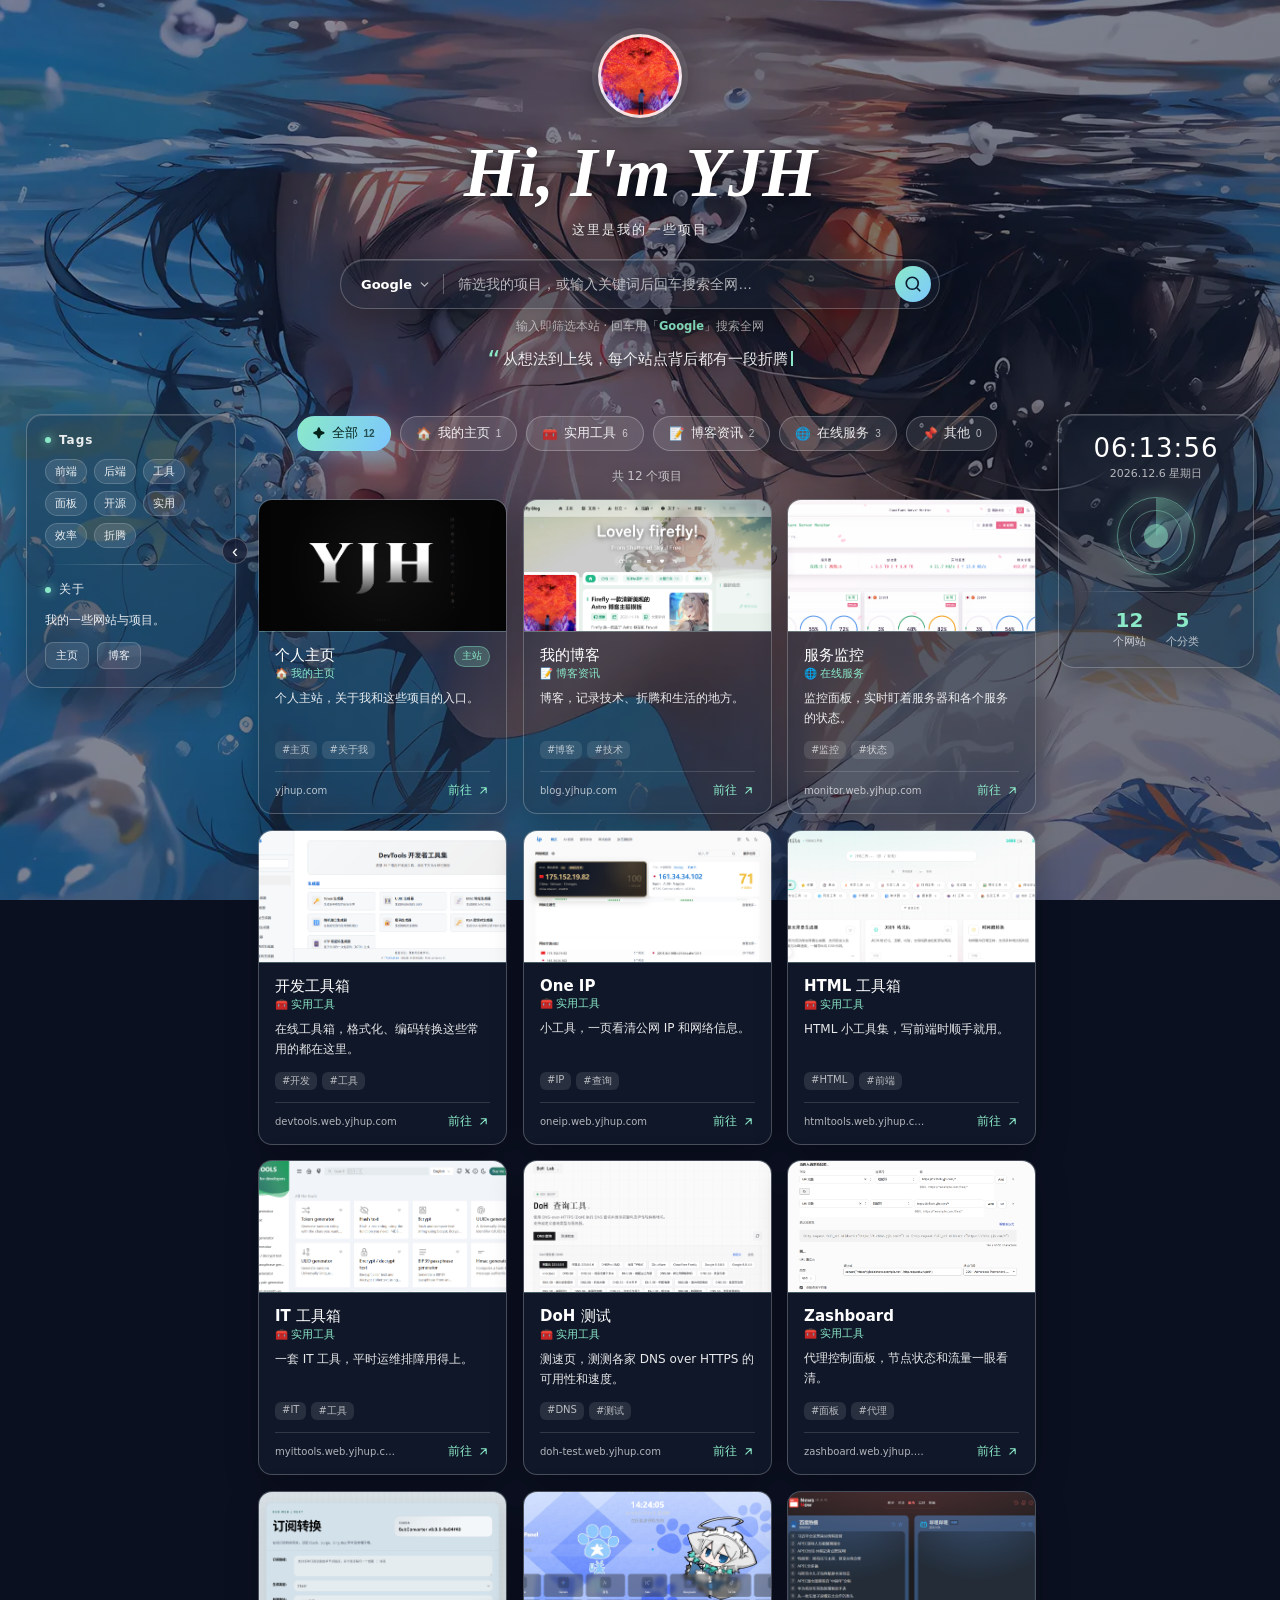
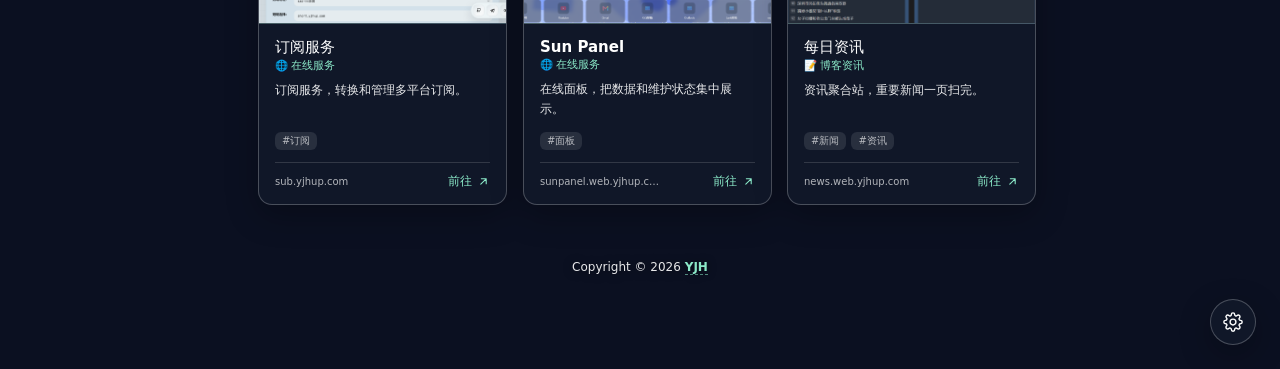
==== index.html @ e90fef19 "初始化个人项目展示站（纯静态，可部署 Cloudflare Pages） - 玻璃拟态风格，参考 leleo 主页，壁纸背景 + 半透明卡片 - 12 个自建项目卡片，封面为本地真实网站截图，新标签页" ====
<!DOCTYPE html>
<html lang="zh-CN">
<head>
  <meta charset="UTF-8" />
  <meta name="viewport" content="width=device-width, initial-scale=1.0" />
  <title>我的网站展示</title>
  <meta name="description" content="我的网站与项目，点开就能看。" />
  <meta name="keywords" content="网站,项目,作品,开发,工具,yjhup" />
  <meta name="theme-color" content="#0b1021" />
  <link rel="icon" href="data:image/svg+xml,%3Csvg xmlns='http://www.w3.org/2000/svg' viewBox='0 0 100 100'%3E%3Ctext y='.9em' font-size='90'%3E🚀%3C/text%3E%3C/svg%3E" />
  <link rel="stylesheet" href="css/style.css" />
</head>
<body>
  <!-- 背景层：默认使用原项目壁纸 assets/wallpaper/ocean-girl.png -->
  <div class="bg-layer" id="bgLayer" aria-hidden="true">
    <div class="bg-image" id="bgImage"></div>
    <div class="bg-tint"></div>
    <div class="bg-overlay"></div>
  </div>

  <!-- 加载态 -->
  <div class="boot" id="boot">
    <div class="boot-spinner"></div>
    <p>正在加载网站清单…</p>
  </div>

  <div class="app" id="app" hidden>
    <!-- 顶部 hero（跨整行） -->
    <header class="topbar">
      <div class="avatar" id="avatar" aria-hidden="true">YJH</div>
      <h1 class="hero-title" id="heroTitle"></h1>
      <p class="hero-subtitle" id="heroSubtitle"></p>

      <!-- 搜索框：前置引擎下拉 + 站内实时筛选 + 回车全网搜索 -->
      <div class="search-wrap glass">
        <div class="engine-box" id="engineBox">
          <button type="button" class="engine-trigger" id="engineTrigger" aria-haspopup="listbox" aria-expanded="false">
            <span id="engineLabel">Google</span>
            <svg viewBox="0 0 24 24" aria-hidden="true"><path d="M6 9l6 6 6-6"/></svg>
          </button>
          <div class="engine-menu glass" id="engineMenu" role="listbox" hidden></div>
        </div>
        <span class="search-divider" aria-hidden="true"></span>
        <input id="searchInput" type="search" placeholder="筛选我的项目，或输入关键词后回车搜索全网…" autocomplete="off" aria-label="搜索项目" />
        <button class="search-go" id="searchGo" title="用所选搜索引擎搜索" aria-label="搜索">
          <svg viewBox="0 0 24 24" aria-hidden="true"><path d="M21 21l-4.3-4.3M19 11a8 8 0 1 1-16 0 8 8 0 0 1 16 0Z"/></svg>
        </button>
      </div>
      <p class="search-hint" id="searchHint"></p>

      <p class="typewriter"><span class="quote-mark">“</span><span id="typeTarget"></span><span class="caret"></span></p>
    </header>

    <!-- 左侧信息面板 -->
    <aside class="side-panel side-left glass" id="leftPanel">
      <div class="panel-label"><span class="dot"></span>Tags</div>
      <div class="tag-cloud" id="tagCloud"></div>
      <div class="panel-divider"></div>
      <div class="panel-label"><span class="dot"></span>关于</div>
      <p class="about-text" id="aboutText"></p>
      <div class="social-row" id="socialRow"></div>
      <button class="panel-collapse" id="collapseLeft" title="收起面板" aria-label="收起面板">‹</button>
    </aside>
    <!-- 收起后出现的恢复入口（始终可见，无需刷新） -->
    <button class="panel-restore" id="restoreLeft" title="展开标签面板" aria-label="展开标签面板" hidden>标签 ›</button>

    <!-- 主体内容 -->
    <main class="content">
      <nav class="categories" id="categories" aria-label="网站分类"></nav>

      <div class="result-meta">
        <span id="resultCount"></span>
        <button class="reset-btn" id="resetBtn" hidden>清除筛选</button>
      </div>

      <section class="grid" id="grid" aria-live="polite"></section>

      <div class="empty" id="empty" hidden>
        <div class="empty-icon">🔍</div>
        <h3>没有找到匹配的项目</h3>
        <p>换个关键词试试，或者点上方按钮直接搜索全网。</p>
        <button class="primary-btn" id="emptyReset">显示全部</button>
      </div>
    </main>

    <!-- 右侧时钟面板 -->
    <aside class="side-panel side-right glass" id="rightPanel">
      <div class="clock" id="clock">00:00:00</div>
      <div class="clock-date" id="clockDate"></div>
      <div class="radar" aria-hidden="true"><span></span><span></span></div>
      <div class="panel-divider"></div>
      <div class="stat-row">
        <div class="stat"><strong id="statSites">0</strong><span>个网站</span></div>
        <div class="stat"><strong id="statCats">0</strong><span>个分类</span></div>
      </div>
    </aside>

    <footer class="footer" id="footer"></footer>

    <!-- 悬浮管理按钮 -->
    <div class="fab-wrap">
      <button class="fab" id="fab" title="管理 / 设置" aria-label="管理与设置">
        <svg viewBox="0 0 24 24" aria-hidden="true"><path d="M12 15.5A3.5 3.5 0 1 0 12 8.5a3.5 3.5 0 0 0 0 7Z"/><path d="M19.4 15a1.7 1.7 0 0 0 .34 1.88l.06.06a2 2 0 1 1-2.83 2.83l-.06-.06a1.7 1.7 0 0 0-1.88-.34 1.7 1.7 0 0 0-1 1.56V21a2 2 0 1 1-4 0v-.09a1.7 1.7 0 0 0-1.1-1.56 1.7 1.7 0 0 0-1.88.34l-.06.06a2 2 0 1 1-2.83-2.83l.06-.06A1.7 1.7 0 0 0 4.6 15a1.7 1.7 0 0 0-1.56-1H3a2 2 0 1 1 0-4h.09A1.7 1.7 0 0 0 4.6 9a1.7 1.7 0 0 0-.34-1.88l-.06-.06a2 2 0 1 1 2.83-2.83l.06.06A1.7 1.7 0 0 0 9 4.6h.09A1.7 1.7 0 0 0 10 3.04V3a2 2 0 1 1 4 0v.09a1.7 1.7 0 0 0 1 1.56 1.7 1.7 0 0 0 1.88-.34l.06-.06a2 2 0 1 1 2.83 2.83l-.06.06A1.7 1.7 0 0 0 19.4 9v.09a1.7 1.7 0 0 0 1.56 1H21a2 2 0 1 1 0 4h-.09a1.7 1.7 0 0 0-1.51 1Z"/></svg>
      </button>
      <div class="fab-menu glass" id="fabMenu" hidden>
        <a id="manageLink" href="#" target="_blank" rel="noopener noreferrer">✏️ 管理网站</a>
        <a href="README.md" target="_blank" rel="noopener noreferrer">📖 部署说明</a>
        <a href="advanced/README.md" target="_blank" rel="noopener noreferrer">⚙️ 进阶：KV 管理</a>
      </div>
    </div>
  </div>

  <script src="data/sites.js"></script>
  <script src="js/app.js"></script>
</body>
</html>
---- css/style.css ----
/* ============================================================
   我的网站展示 — 风格参考 leleo.top
   自然、克制、半透明玻璃卡片；纯静态无外部依赖
   ============================================================ */

:root {
  --accent: #8be9c8;
  --accent2: #7cc7ff;
  --blur: 14px;
  --glass-bg: rgba(28, 38, 58, 0.34);
  --glass-bg-2: rgba(255, 255, 255, 0.10);
  --glass-border: rgba(255, 255, 255, 0.24);
  --text: #ffffff;
  --text-soft: rgba(255, 255, 255, 0.9);
  --text-dim: rgba(255, 255, 255, 0.68);
  --shadow: 0 10px 32px rgba(0, 0, 0, 0.28);
  --radius: 16px;
  --ease: cubic-bezier(0.22, 1, 0.36, 1);
  font-synthesis: none;
}

* { box-sizing: border-box; }
[hidden] { display: none !important; }
html, body { height: 100%; }

body {
  margin: 0;
  min-height: 100vh;
  color: var(--text);
  font-family: "Segoe UI", "PingFang SC", "Hiragino Sans GB", "Microsoft YaHei", system-ui, -apple-system, sans-serif;
  -webkit-font-smoothing: antialiased;
  overflow-x: hidden;
  background: #0b1021;
}
::selection { background: var(--accent); color: #06231b; }

/* ---------- 背景 ---------- */
.bg-layer { position: fixed; inset: 0; z-index: -1; overflow: hidden; background: #0b1021; }
.bg-image {
  position: absolute; inset: 0;
  background-image: url("../assets/wallpaper/ocean-girl.png");
  background-size: cover; background-position: center;
  transform: scale(1.04); filter: saturate(1.05);
}
.bg-tint { position: absolute; inset: 0; background: linear-gradient(135deg, rgba(9,26,66,.34), rgba(6,12,32,.5)); }
.bg-overlay { position: absolute; inset: 0; background: rgba(6,10,26,.18); }

.glass {
  background: var(--glass-bg);
  border: 1px solid var(--glass-border);
  box-shadow: var(--shadow), inset 0 1px 0 rgba(255,255,255,.14);
  -webkit-backdrop-filter: blur(var(--blur)) saturate(150%);
  backdrop-filter: blur(var(--blur)) saturate(150%);
  border-radius: var(--radius);
}

/* ---------- 启动加载 ---------- */
.boot { position: fixed; inset: 0; display: flex; flex-direction: column; align-items: center; justify-content: center; gap: 18px; color: var(--text-soft); z-index: 50; }
.boot-spinner { width: 42px; height: 42px; border-radius: 50%; border: 3px solid rgba(255,255,255,.2); border-top-color: var(--accent); animation: spin .9s linear infinite; }
@keyframes spin { to { transform: rotate(360deg); } }

/* ---------- 主布局 ---------- */
.app {
  max-width: 1320px; margin: 0 auto; padding: 26px 26px 90px;
  display: grid;
  grid-template-columns: 210px minmax(0, 1fr) 196px;
  grid-template-areas: "top top top" "left main right" "foot foot foot";
  align-items: start; gap: 22px;
  animation: rise .7s var(--ease) both;
}
@keyframes rise { from { opacity: 0; transform: translateY(16px); } to { opacity: 1; transform: none; } }

/* ---------- 顶部 ---------- */
.topbar { grid-area: top; text-align: center; padding: 8px 0 14px; }
.avatar {
  width: 84px; height: 84px; margin: 0 auto 14px;
  border-radius: 50%; display: grid; place-items: center;
  font-size: 24px; font-weight: 800; letter-spacing: .04em; color: #0b1c2e;
  background: linear-gradient(145deg, #d8fff0, #a7c8ff);
  border: 3px solid rgba(255,255,255,.85);
  box-shadow: 0 8px 26px rgba(0,0,0,.34), 0 0 0 6px rgba(255,255,255,.1);
}
.hero-title {
  margin: 0; font-size: clamp(2.3rem, 6vw, 4.4rem); font-weight: 800; font-style: italic;
  letter-spacing: -.01em; color: #fff;
  font-family: Georgia, "Times New Roman", "Segoe UI", serif;
  text-shadow: 0 3px 18px rgba(0,0,0,.5), 0 0 2px rgba(0,0,0,.4);
}
.hero-subtitle { margin: 8px 0 20px; font-size: 13px; letter-spacing: .16em; color: var(--text-soft); text-shadow: 0 2px 10px rgba(0,0,0,.6); }

/* 搜索框：引擎下拉 + 输入 + 搜索按钮 */
.search-wrap {
  display: flex; align-items: center; width: min(600px, 100%); margin: 0 auto;
  height: 50px; padding: 0 8px 0 0; border-radius: 999px;
  text-align: left; transition: box-shadow .3s, border-color .3s; position: relative; z-index: 20;
}
.search-wrap:focus-within { border-color: var(--accent); box-shadow: 0 0 0 3px rgba(139,233,200,.16), var(--shadow); }
/* 自定义引擎下拉：与玻璃主题一致，不再用浏览器原生白底弹窗 */
.engine-box { flex: none; align-self: stretch; display: flex; align-items: center; position: relative; }
.engine-trigger {
  border: 0; outline: 0; cursor: pointer; background: transparent; height: 100%;
  display: flex; align-items: center; gap: 6px; padding: 0 12px 0 20px;
  color: var(--text); font-size: 13px; font-weight: 600; font-family: inherit;
}
.engine-trigger svg { width: 13px; height: 13px; fill: none; stroke: var(--text-dim); stroke-width: 2.4; stroke-linecap: round; stroke-linejoin: round; transition: transform .25s; }
.engine-trigger[aria-expanded="true"] svg { transform: rotate(180deg); }
.engine-menu {
  position: absolute; top: calc(100% + 10px); left: 4px; min-width: 128px;
  padding: 6px; border-radius: 12px; z-index: 40;
  background: rgba(20, 30, 48, 0.86); border: 1px solid rgba(255,255,255,.22);
  box-shadow: 0 14px 36px rgba(0,0,0,.4);
  -webkit-backdrop-filter: blur(18px) saturate(150%); backdrop-filter: blur(18px) saturate(150%);
  animation: menuIn .18s var(--ease) both;
}
@keyframes menuIn { from { opacity: 0; transform: translateY(-6px); } to { opacity: 1; transform: none; } }
.engine-option {
  display: block; width: 100%; text-align: left; border: 0; outline: 0; cursor: pointer;
  background: transparent; color: var(--text-soft); font-size: 13px; font-family: inherit;
  padding: 8px 12px; border-radius: 8px; transition: background .18s, color .18s;
}
.engine-option:hover { background: rgba(255,255,255,.12); color: #fff; }
.engine-option.active { color: var(--accent); font-weight: 700; background: rgba(139,233,200,.1); }
.search-divider { width: 1px; height: 20px; background: rgba(255,255,255,.28); flex: none; }
.search-wrap input { flex: 1; min-width: 0; background: none; border: 0; outline: 0; color: var(--text); font-size: 14px; padding: 0 14px; }
.search-wrap input::placeholder { color: var(--text-dim); }
.search-wrap input::-webkit-search-cancel-button { filter: invert(1); opacity: .6; }
.search-go {
  flex: none; width: 36px; height: 36px; border-radius: 50%; border: 0; cursor: pointer;
  display: grid; place-items: center; color: #0b1c2e;
  background: linear-gradient(135deg, var(--accent), var(--accent2)); transition: transform .25s;
}
.search-go:hover { transform: scale(1.08); }
.search-go svg { width: 18px; height: 18px; fill: none; stroke: currentColor; stroke-width: 2.2; stroke-linecap: round; }
.search-hint { margin: 10px 0 0; font-size: 11.5px; color: var(--text-dim); text-shadow: 0 1px 8px rgba(0,0,0,.6); }
.search-hint b { color: var(--accent); font-weight: 700; }

.typewriter { min-height: 26px; margin: 16px 0 2px; font-size: 15px; color: var(--text-soft); text-shadow: 0 2px 10px rgba(0,0,0,.6); }
.quote-mark { font-size: 26px; line-height: 0; color: var(--accent); vertical-align: -6px; margin-right: 2px; }
.caret { display: inline-block; width: 2px; height: 1em; margin-left: 3px; background: var(--accent); vertical-align: -.14em; animation: blink 1s steps(1) infinite; }
@keyframes blink { 50% { opacity: 0; } }

/* ---------- 侧边面板 ---------- */
.side-panel { position: sticky; top: 22px; padding: 18px; z-index: 5; transition: transform .4s var(--ease), opacity .35s; }
.side-left { grid-area: left; }
.side-right { grid-area: right; text-align: center; }
.side-left.collapsed { transform: translateX(-120%); opacity: 0; pointer-events: none; }
.panel-restore {
  grid-column: 1; grid-row: 2; align-self: start; justify-self: start;
  position: sticky; top: 22px; z-index: 6;
  padding: 9px 13px; border-radius: 0 12px 12px 0; cursor: pointer;
  border: 1px solid var(--glass-border); border-left: 0;
  background: var(--glass-bg); -webkit-backdrop-filter: blur(var(--blur)); backdrop-filter: blur(var(--blur));
  color: var(--accent); font-size: 12px; font-weight: 700; box-shadow: var(--shadow);
}
.panel-label { display: flex; align-items: center; gap: 8px; font-size: 12px; font-weight: 600; letter-spacing: .08em; margin-bottom: 12px; color: var(--text-soft); }
.dot { width: 6px; height: 6px; border-radius: 50%; background: var(--accent); box-shadow: 0 0 10px var(--accent); }
.panel-divider { height: 1px; background: linear-gradient(90deg, transparent, var(--glass-border), transparent); margin: 16px 0; }
.tag-cloud { display: flex; flex-wrap: wrap; gap: 7px; }
.tag-chip { font-size: 11px; padding: 4px 9px; border-radius: 999px; background: rgba(255,255,255,.1); border: 1px solid rgba(255,255,255,.18); color: var(--text-soft); cursor: pointer; transition: .25s; }
.tag-chip:hover { background: var(--accent); color: #06231b; transform: translateY(-2px); }
.about-text { margin: 0 0 12px; font-size: 12px; line-height: 1.7; color: var(--text-soft); }
.social-row { display: flex; flex-wrap: wrap; gap: 8px; }
.social-btn { font-size: 11px; padding: 5px 10px; border-radius: 8px; background: rgba(255,255,255,.1); border: 1px solid rgba(255,255,255,.18); color: var(--text-soft); text-decoration: none; transition: .25s; }
.social-btn:hover { background: var(--accent2); color: #04212b; transform: translateY(-2px); }
.panel-collapse { position: absolute; right: -13px; top: 50%; transform: translateY(-50%); width: 26px; height: 26px; border-radius: 50%; border: 1px solid var(--glass-border); background: rgba(20,26,48,.75); color: var(--text); cursor: pointer; font-size: 18px; line-height: 1; display: grid; place-items: center; }

.clock { font-size: 26px; font-weight: 300; letter-spacing: .04em; font-variant-numeric: tabular-nums; }
.clock-date { font-size: 11px; color: var(--text-dim); margin-top: 3px; }
.radar { width: 78px; height: 78px; margin: 16px auto 0; position: relative; border: 1px solid rgba(139,233,200,.5); border-radius: 50%; box-shadow: 0 0 18px rgba(139,233,200,.25), inset 0 0 18px rgba(139,233,200,.15); }
.radar span { position: absolute; border-radius: 50%; border: 1px solid rgba(139,233,200,.4); top: 50%; left: 50%; transform: translate(-50%,-50%); }
.radar span:nth-child(1) { width: 52px; height: 52px; }
.radar span:nth-child(2) { width: 24px; height: 24px; background: rgba(139,233,200,.5); border: 0; }
.radar::after { content: ""; position: absolute; inset: 0; border-radius: 50%; background: conic-gradient(from 0deg, rgba(139,233,200,.35), transparent 25%); animation: spin 3.5s linear infinite; }
.stat-row { display: flex; justify-content: center; gap: 20px; }
.stat { display: flex; flex-direction: column; gap: 2px; }
.stat strong { font-size: 20px; color: var(--accent); font-variant-numeric: tabular-nums; }
.stat span { font-size: 11px; color: var(--text-dim); }

/* ---------- 主体 ---------- */
.content { grid-area: main; min-width: 0; }
.categories { display: flex; flex-wrap: wrap; justify-content: center; gap: 9px; margin: 2px 0 16px; }
.cat-btn { display: inline-flex; align-items: center; gap: 6px; padding: 8px 15px; border-radius: 999px; border: 1px solid var(--glass-border); background: var(--glass-bg-2); color: var(--text-soft); font-size: 12.5px; cursor: pointer; -webkit-backdrop-filter: blur(var(--blur)); backdrop-filter: blur(var(--blur)); transition: all .3s var(--ease); }
.cat-btn:hover { transform: translateY(-2px); border-color: var(--accent); color: #fff; }
.cat-btn.active { background: linear-gradient(120deg, var(--accent), var(--accent2)); color: #06231b; border-color: transparent; font-weight: 700; box-shadow: 0 6px 20px rgba(124,199,255,.28); }
.cat-btn .cat-count { font-size: 10px; opacity: .75; }

.result-meta { display: flex; align-items: center; justify-content: center; gap: 14px; margin: 2px 0 14px; font-size: 12px; color: var(--text-dim); min-height: 18px; text-shadow: 0 1px 8px rgba(0,0,0,.5); }
.reset-btn, .primary-btn { background: rgba(255,255,255,.1); border: 1px solid var(--glass-border); color: var(--text-soft); border-radius: 8px; padding: 5px 12px; font-size: 12px; cursor: pointer; transition: .25s; }
.reset-btn:hover, .primary-btn:hover { background: rgba(255,255,255,.2); color: #fff; }

.grid { display: grid; grid-template-columns: repeat(auto-fill, minmax(228px, 1fr)); gap: 16px; }

/* ---------- 卡片（带封面，参考 leleo 的项目卡片） ---------- */
.card {
  display: flex; flex-direction: column; border-radius: 14px; overflow: hidden;
  background: var(--glass-bg); border: 1px solid var(--glass-border);
  box-shadow: var(--shadow), inset 0 1px 0 rgba(255,255,255,.12);
  -webkit-backdrop-filter: blur(var(--blur)) saturate(145%); backdrop-filter: blur(var(--blur)) saturate(145%);
  text-decoration: none; color: inherit; cursor: pointer;
  animation: cardIn .5s var(--ease) both;
  transition: transform .35s var(--ease), box-shadow .35s;
}
@keyframes cardIn { from { opacity: 0; transform: translateY(12px) scale(.985); } to { opacity: 1; transform: none; } }
.card:hover { transform: translateY(-6px); box-shadow: 0 18px 44px rgba(0,0,0,.36), 0 0 26px rgba(124,199,255,.14); }
.card-cover {
  position: relative; height: 132px; flex: none; display: grid; place-items: center;
  background: linear-gradient(135deg, rgba(139,233,200,.22), rgba(124,199,255,.18));
  border-bottom: 1px solid rgba(255,255,255,.14); overflow: hidden;
}
/* 网站截图铺满封面，从顶部开始显示（通常能看到网站页头） */
.card-screenshot {
  width: 100%; height: 100%; object-fit: cover; object-position: top center;
  display: block; transition: transform .5s var(--ease);
}
.card:hover .card-screenshot { transform: scale(1.04); }
.card-icon { width: 52px; height: 52px; display: grid; place-items: center; font-size: 27px; border-radius: 14px; background: rgba(255,255,255,.14); border: 1px solid rgba(255,255,255,.24); overflow: hidden; }
.card-body { padding: 14px 16px 14px; display: flex; flex-direction: column; flex: 1; }
.card-head { display: flex; align-items: flex-start; gap: 8px; margin-bottom: 8px; }
.card-title { margin: 0 0 2px; font-size: 15px; font-weight: 700; }
.card-cat { font-size: 10.5px; color: var(--accent); }
.badge { margin-left: auto; flex: none; font-size: 9.5px; padding: 3px 7px; border-radius: 999px; background: rgba(139,233,200,.22); color: var(--accent); border: 1px solid rgba(139,233,200,.4); font-weight: 700; }
.card-desc { margin: 0 0 12px; font-size: 12px; line-height: 1.65; color: var(--text-soft); display: -webkit-box; -webkit-line-clamp: 2; -webkit-box-orient: vertical; overflow: hidden; }
.card-tags { display: flex; flex-wrap: wrap; gap: 5px; margin-top: auto; margin-bottom: 12px; }
.card-tag { font-size: 10px; padding: 2px 7px; border-radius: 6px; background: rgba(255,255,255,.1); color: var(--text-dim); }
.card-foot { display: flex; align-items: center; justify-content: space-between; padding-top: 10px; border-top: 1px solid rgba(255,255,255,.14); }
.visit-btn { display: inline-flex; align-items: center; gap: 5px; font-size: 12px; font-weight: 600; color: var(--accent); }
.visit-btn svg { width: 13px; height: 13px; fill: none; stroke: currentColor; stroke-width: 2; stroke-linecap: round; stroke-linejoin: round; transition: transform .3s; }
.card:hover .visit-btn svg { transform: translate(3px, -3px); }
.card-host { font-size: 10px; color: var(--text-dim); max-width: 58%; overflow: hidden; text-overflow: ellipsis; white-space: nowrap; }

/* ---------- 空状态 / 页脚 ---------- */
.empty { text-align: center; padding: 60px 20px; color: var(--text-soft); }
.empty-icon { font-size: 40px; margin-bottom: 10px; }
.empty h3 { margin: 0 0 6px; }
.empty p { margin: 0 0 18px; font-size: 13px; color: var(--text-dim); }
.primary-btn { padding: 8px 18px; border-color: var(--accent); color: var(--accent); }
.footer { grid-area: foot; margin-top: 30px; text-align: center; font-size: 12px; color: var(--text-soft); line-height: 1.9; text-shadow: 0 1px 8px rgba(0,0,0,.6); }
.footer-name { color: var(--accent); font-weight: 700; text-decoration: none; border-bottom: 1px dashed rgba(139,233,200,.6); }
.footer-name:hover { color: #fff; border-bottom-color: #fff; }

/* ---------- 悬浮管理按钮 ---------- */
.fab-wrap { position: fixed; right: 24px; bottom: 24px; z-index: 30; }
.fab { width: 46px; height: 46px; border-radius: 50%; border: 1px solid var(--glass-border); background: var(--glass-bg); -webkit-backdrop-filter: blur(var(--blur)); backdrop-filter: blur(var(--blur)); color: #fff; cursor: pointer; display: grid; place-items: center; box-shadow: var(--shadow); transition: transform .3s, background .3s; }
.fab:hover { transform: rotate(45deg); background: rgba(255,255,255,.24); }
.fab svg { width: 20px; height: 20px; fill: none; stroke: currentColor; stroke-width: 1.7; stroke-linecap: round; stroke-linejoin: round; }
.fab-menu { position: absolute; right: 0; bottom: 56px; width: 176px; padding: 8px; display: flex; flex-direction: column; gap: 4px; }
.fab-menu a { padding: 9px 11px; border-radius: 10px; font-size: 13px; color: var(--text-soft); text-decoration: none; transition: .2s; }
.fab-menu a:hover { background: rgba(255,255,255,.16); color: #fff; }

/* ---------- 响应式 ---------- */
@media (max-width: 1120px) {
  .app {
    grid-template-columns: minmax(0, 1fr) 190px;
    grid-template-areas: "top top" "main right" "left left" "foot foot";
  }
  .side-left, .panel-restore { position: static; }
}
@media (max-width: 760px) {
  .app {
    grid-template-columns: 1fr;
    grid-template-areas: "top" "right" "main" "left" "foot";
    padding: 16px 14px 90px; gap: 18px;
  }
  .side-panel, .panel-restore { position: static; }
  .avatar { width: 72px; height: 72px; font-size: 20px; }
  .search-wrap { height: 46px; }
  .engine-trigger { padding-left: 14px; padding-right: 10px; font-size: 12px; }
  .search-wrap input { font-size: 13px; padding: 0 10px; }
  .grid { grid-template-columns: 1fr; gap: 14px; }
  .cat-btn { padding: 7px 12px; font-size: 12px; }
  .fab-wrap { right: 16px; bottom: 16px; }
  .panel-collapse { display: none; }
}

@media (prefers-reduced-motion: reduce) {
  *, *::before, *::after { animation-duration: .01ms !important; animation-iteration-count: 1 !important; transition-duration: .01ms !important; }
}
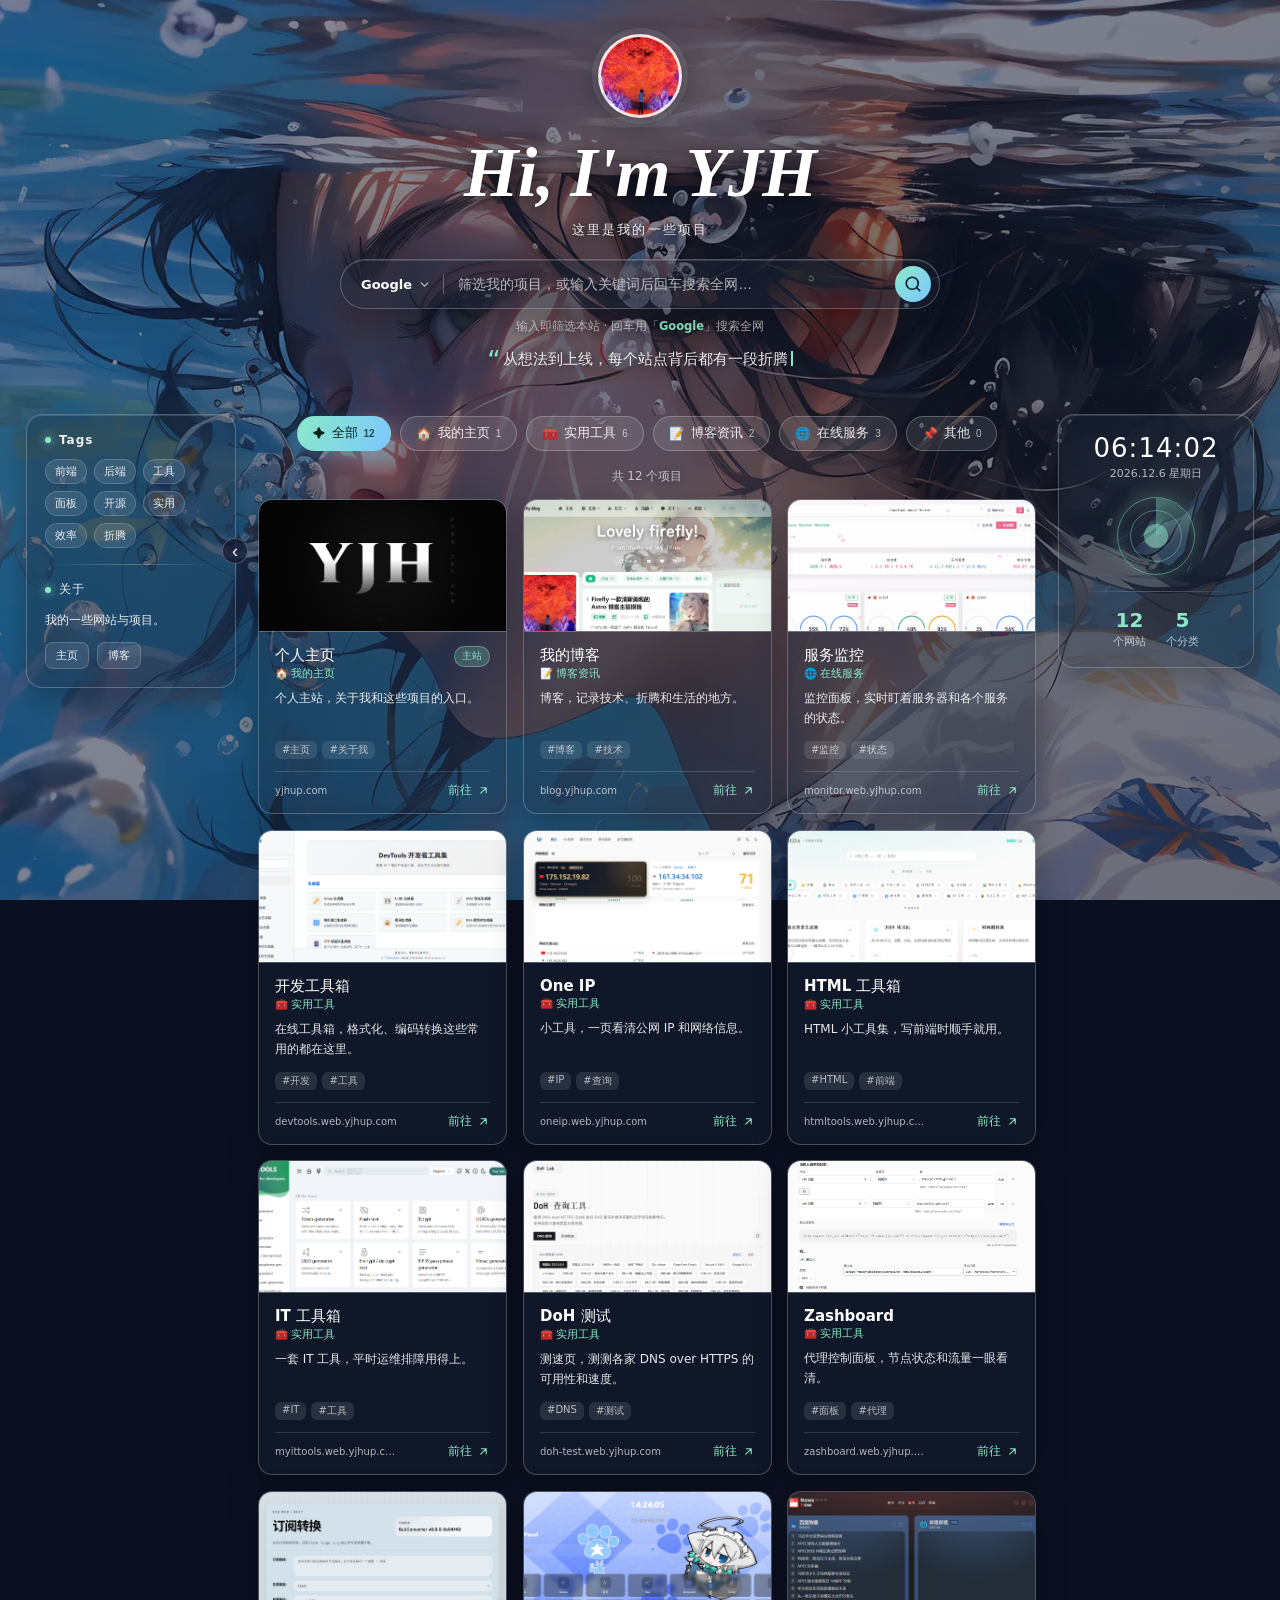
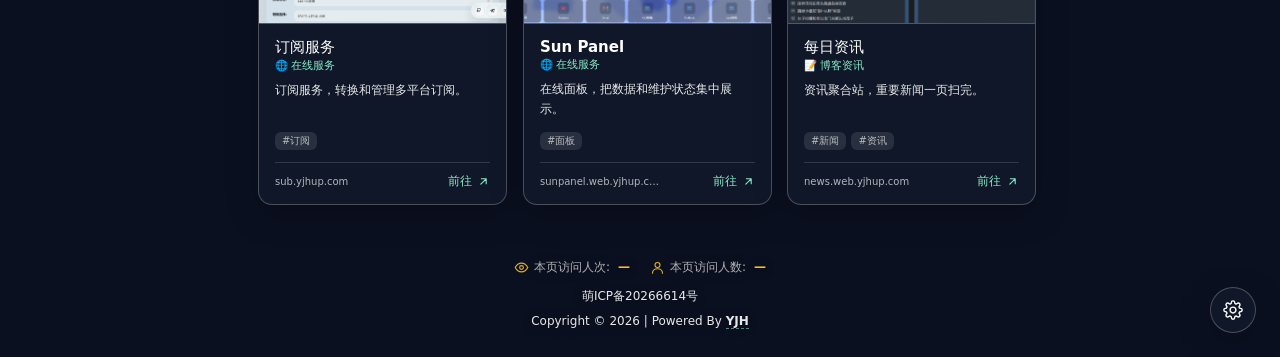
==== commit 805c1812: "update" ====
--- a/index.html
+++ b/index.html
@@ -95,7 +95,23 @@
       </div>
     </aside>
 
-    <footer class="footer" id="footer"></footer>
+    <footer class="footer" id="footer">
+      <!-- 访问统计（与 sunpanel 项目相同后端，脚本见页面底部） -->
+      <div class="visit-stats">
+        <span class="stat-item">
+          <svg viewBox="0 0 24 24" aria-hidden="true"><path d="M2 12s3.5-7 10-7 10 7 10 7-3.5 7-10 7-10-7-10-7Z"/><circle cx="12" cy="12" r="3"/></svg>
+          本页访问人次:<span id="page_pv" class="stat-num">—</span>
+        </span>
+        <span class="stat-item">
+          <svg viewBox="0 0 24 24" aria-hidden="true"><circle cx="12" cy="8" r="4"/><path d="M4 21c0-4 3.6-7 8-7s8 3 8 7"/></svg>
+          本页访问人数:<span id="page_uv" class="stat-num">—</span>
+        </span>
+      </div>
+      <div class="copyright" id="copyright">
+        <div><a href="https://icp.gov.moe/?keyword=20266614" target="_blank" rel="noopener noreferrer">萌ICP备20266614号</a></div>
+        <div>Copyright © 2026 | Powered By <a href="https://yjhup.com" target="_blank" rel="noopener noreferrer">YJH</a></div>
+      </div>
+    </footer>
 
     <!-- 悬浮管理按钮 -->
     <div class="fab-wrap">
@@ -110,6 +126,9 @@
     </div>
   </div>
 
+  <!-- 访问统计：与 sunpanel 使用同一后端（WebViso），自动填充 #page_pv / #page_uv -->
+  <script defer src="//stats.web.yjhup.com/js/index.min.js"></script>
+
   <script src="data/sites.js"></script>
   <script src="js/app.js"></script>
 </body>
--- a/css/style.css
+++ b/css/style.css
@@ -61,7 +61,7 @@
 
 /* ---------- 主布局 ---------- */
 .app {
-  max-width: 1320px; margin: 0 auto; padding: 26px 26px 90px;
+  max-width: 1320px; margin: 0 auto; padding: 26px 26px 24px;
   display: grid;
   grid-template-columns: 210px minmax(0, 1fr) 196px;
   grid-template-areas: "top top top" "left main right" "foot foot foot";
@@ -235,6 +235,14 @@
 .empty p { margin: 0 0 18px; font-size: 13px; color: var(--text-dim); }
 .primary-btn { padding: 8px 18px; border-color: var(--accent); color: var(--accent); }
 .footer { grid-area: foot; margin-top: 30px; text-align: center; font-size: 12px; color: var(--text-soft); line-height: 1.9; text-shadow: 0 1px 8px rgba(0,0,0,.6); }
+/* 访问统计（与 sunpanel 同款，配色适配本站） */
+.visit-stats { display: flex; flex-wrap: wrap; align-items: center; justify-content: center; gap: 6px 20px; margin-bottom: 6px; font-size: 12px; color: var(--text-dim); }
+.stat-item { display: inline-flex; align-items: center; gap: 5px; white-space: nowrap; }
+.stat-item svg { width: 15px; height: 15px; fill: none; stroke: #fbbf24; stroke-width: 1.8; stroke-linecap: round; stroke-linejoin: round; opacity: .9; }
+.stat-num { color: #fbbf24; font-weight: 700; font-variant-numeric: tabular-nums; margin-left: 3px; }
+.copyright { display: inline-flex; flex-direction: column; align-items: center; gap: 2px; }
+.copyright a { color: var(--text-soft); text-decoration: none; transition: color .2s; }
+.copyright a:hover { color: var(--accent); }
 .footer-name { color: var(--accent); font-weight: 700; text-decoration: none; border-bottom: 1px dashed rgba(139,233,200,.6); }
 .footer-name:hover { color: #fff; border-bottom-color: #fff; }
 
@@ -259,7 +267,7 @@
   .app {
     grid-template-columns: 1fr;
     grid-template-areas: "top" "right" "main" "left" "foot";
-    padding: 16px 14px 90px; gap: 18px;
+    padding: 16px 14px 16px; gap: 18px;
   }
   .side-panel, .panel-restore { position: static; }
   .avatar { width: 72px; height: 72px; font-size: 20px; }
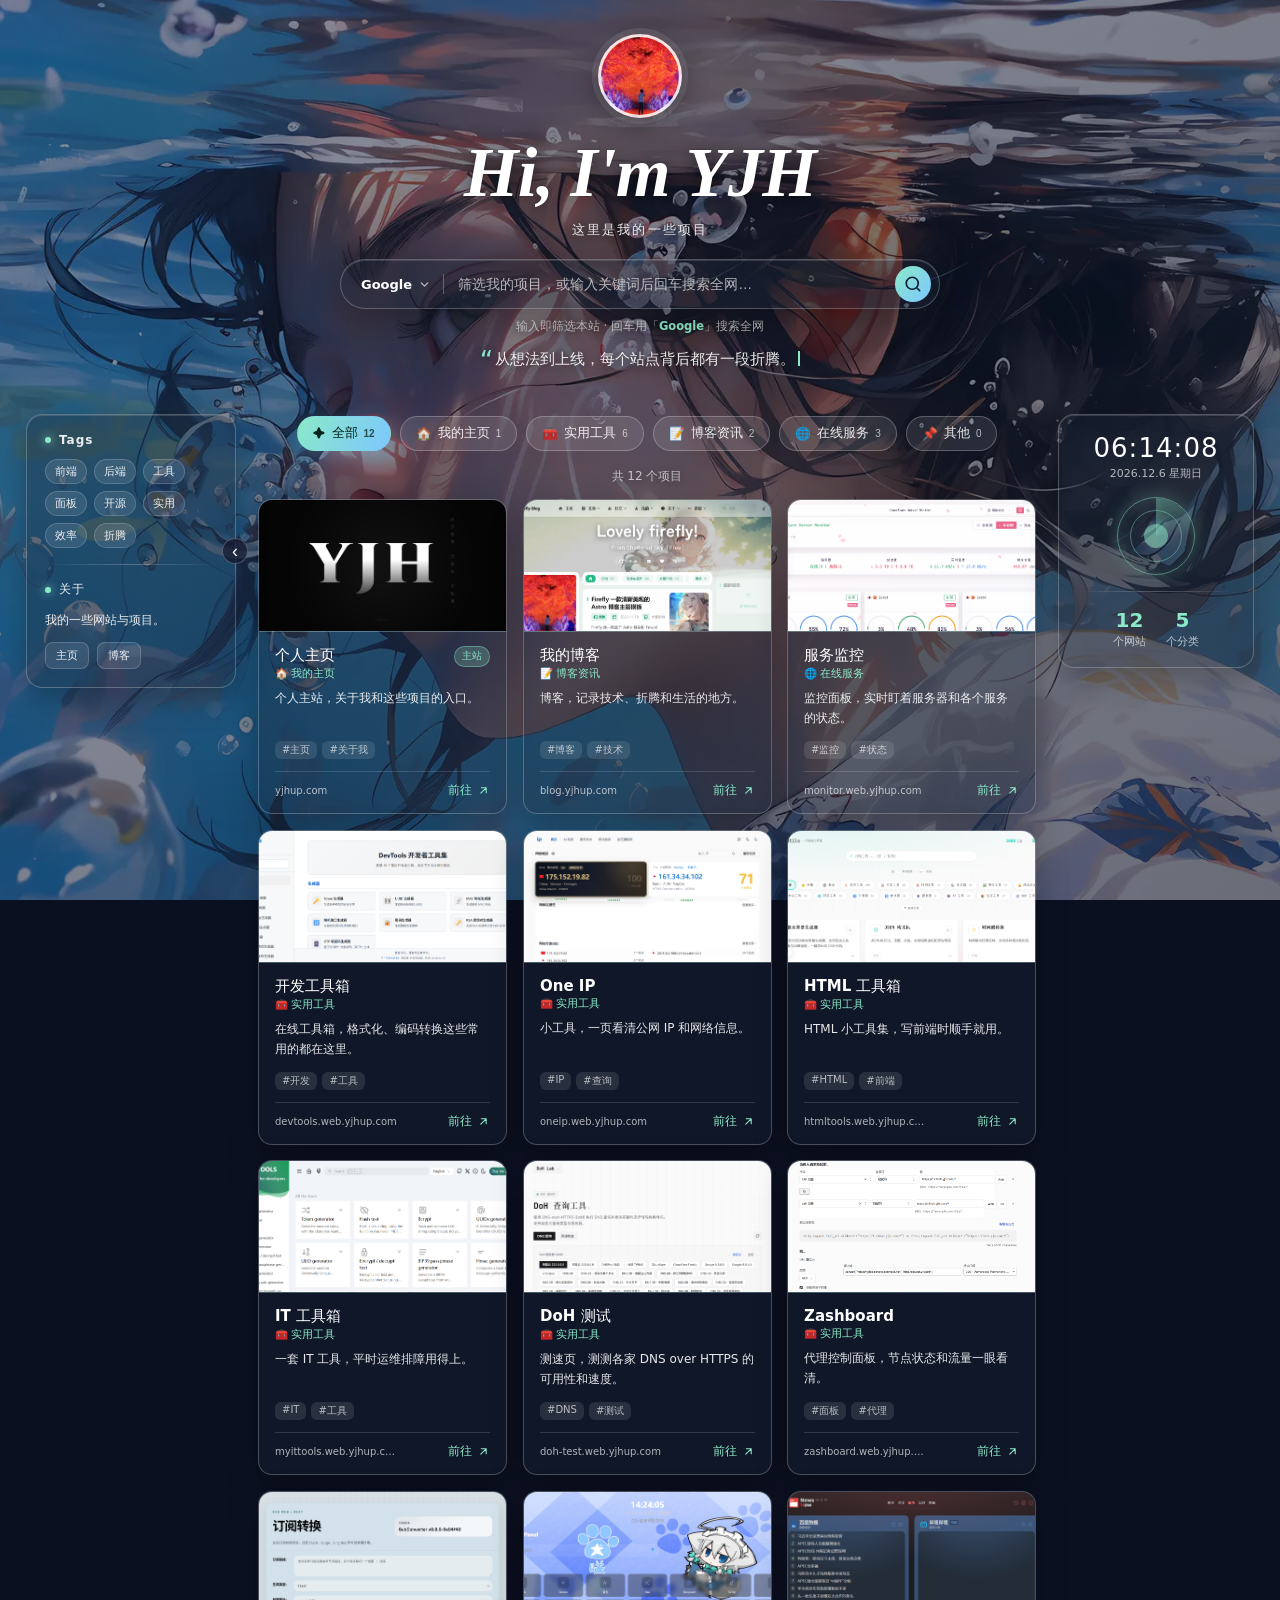
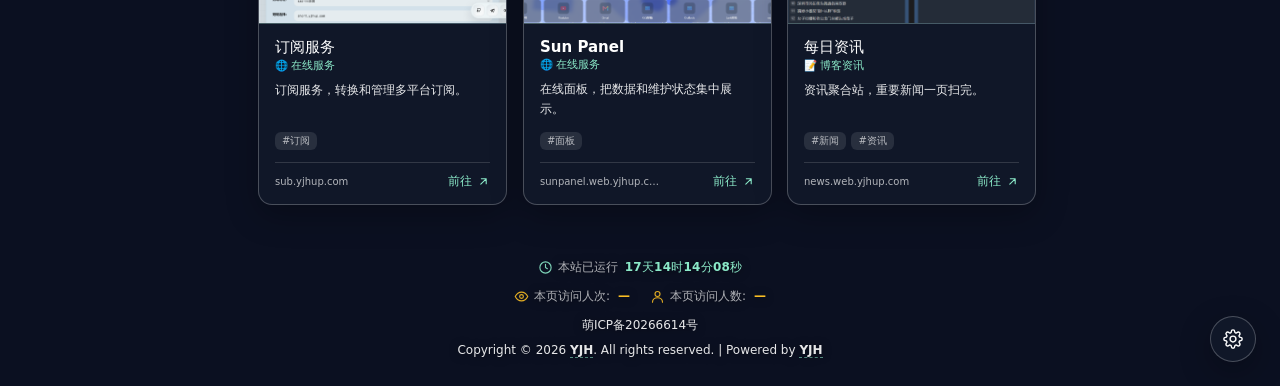
==== commit 60b0635c: "完善页脚：备案/版权、访问统计、运行计时与窄屏适配 - 页脚改为萌ICP备案 + Copyright © 2026 YJH. All rights reserved. | Powered by YJH" ====
--- a/index.html
+++ b/index.html
@@ -96,7 +96,14 @@
     </aside>
 
     <footer class="footer" id="footer">
-      <!-- 访问统计（与 sunpanel 项目相同后端，脚本见页面底部） -->
+      <!-- 页脚第一行：本站运行时间（JS 每秒更新，格式 x天X时X分X秒） -->
+      <div class="uptime-line">
+        <span class="stat-item uptime-item">
+          <svg viewBox="0 0 24 24" aria-hidden="true"><circle cx="12" cy="12" r="9"/><path d="M12 7v5l3 2"/></svg>
+          本站已运行<span id="site-uptime" class="uptime-num">—</span>
+        </span>
+      </div>
+      <!-- 页脚第二行：访问统计（与 sunpanel 项目相同后端，脚本见页面底部） -->
       <div class="visit-stats">
         <span class="stat-item">
           <svg viewBox="0 0 24 24" aria-hidden="true"><path d="M2 12s3.5-7 10-7 10 7 10 7-3.5 7-10 7-10-7-10-7Z"/><circle cx="12" cy="12" r="3"/></svg>
@@ -109,7 +116,7 @@
       </div>
       <div class="copyright" id="copyright">
         <div><a href="https://icp.gov.moe/?keyword=20266614" target="_blank" rel="noopener noreferrer">萌ICP备20266614号</a></div>
-        <div>Copyright © 2026 | Powered By <a href="https://yjhup.com" target="_blank" rel="noopener noreferrer">YJH</a></div>
+        <div>Copyright © 2026 <a href="https://yjhup.com" target="_blank" rel="noopener noreferrer">YJH</a>. All rights reserved. | Powered by <a href="https://yjhup.com" target="_blank" rel="noopener noreferrer">YJH</a></div>
       </div>
     </footer>
 
--- a/css/style.css
+++ b/css/style.css
@@ -235,12 +235,19 @@
 .empty p { margin: 0 0 18px; font-size: 13px; color: var(--text-dim); }
 .primary-btn { padding: 8px 18px; border-color: var(--accent); color: var(--accent); }
 .footer { grid-area: foot; margin-top: 30px; text-align: center; font-size: 12px; color: var(--text-soft); line-height: 1.9; text-shadow: 0 1px 8px rgba(0,0,0,.6); }
-/* 访问统计（与 sunpanel 同款，配色适配本站） */
+/* 页脚第一行：本站运行时间（独占一行，强调色数字） */
+.uptime-line { display: flex; justify-content: center; margin-bottom: 6px; font-size: 12px; color: var(--text-dim); }
+.uptime-num { color: var(--accent); font-weight: 700; font-variant-numeric: tabular-nums; letter-spacing: .02em; margin-left: 2px; }
+/* 页脚第二行：访问统计（与 sunpanel 同款，配色适配本站） */
 .visit-stats { display: flex; flex-wrap: wrap; align-items: center; justify-content: center; gap: 6px 20px; margin-bottom: 6px; font-size: 12px; color: var(--text-dim); }
 .stat-item { display: inline-flex; align-items: center; gap: 5px; white-space: nowrap; }
 .stat-item svg { width: 15px; height: 15px; fill: none; stroke: #fbbf24; stroke-width: 1.8; stroke-linecap: round; stroke-linejoin: round; opacity: .9; }
 .stat-num { color: #fbbf24; font-weight: 700; font-variant-numeric: tabular-nums; margin-left: 3px; }
+/* 运行时间的时钟图标用强调色，和访问统计的金色区分 */
+.uptime-item svg { stroke: var(--accent); }
 .copyright { display: inline-flex; flex-direction: column; align-items: center; gap: 2px; }
+.copyright > div { max-width: 100%; }
+.copyright-line { line-height: 1.9; }
 .copyright a { color: var(--text-soft); text-decoration: none; transition: color .2s; }
 .copyright a:hover { color: var(--accent); }
 .footer-name { color: var(--accent); font-weight: 700; text-decoration: none; border-bottom: 1px dashed rgba(139,233,200,.6); }
@@ -278,6 +285,19 @@
   .cat-btn { padding: 7px 12px; font-size: 12px; }
   .fab-wrap { right: 16px; bottom: 16px; }
   .panel-collapse { display: none; }
+  /* 窄屏页脚：统计项间距收紧、版权行允许折行 */
+  .visit-stats { gap: 5px 12px; font-size: 11px; }
+  .stat-item svg { width: 13px; height: 13px; }
+  .footer { font-size: 11px; line-height: 1.8; }
+  .copyright { width: 100%; }
+  .copyright-line { text-wrap: balance; overflow-wrap: anywhere; }
+  /* 右下角设置按钮所在区域留白，避免遮住版权行末尾 */
+  .footer { padding-right: 52px; }
+}
+
+@media (max-width: 420px) {
+  .visit-stats { gap: 5px 10px; }
+  .footer { font-size: 10.5px; }
 }
 
 @media (prefers-reduced-motion: reduce) {
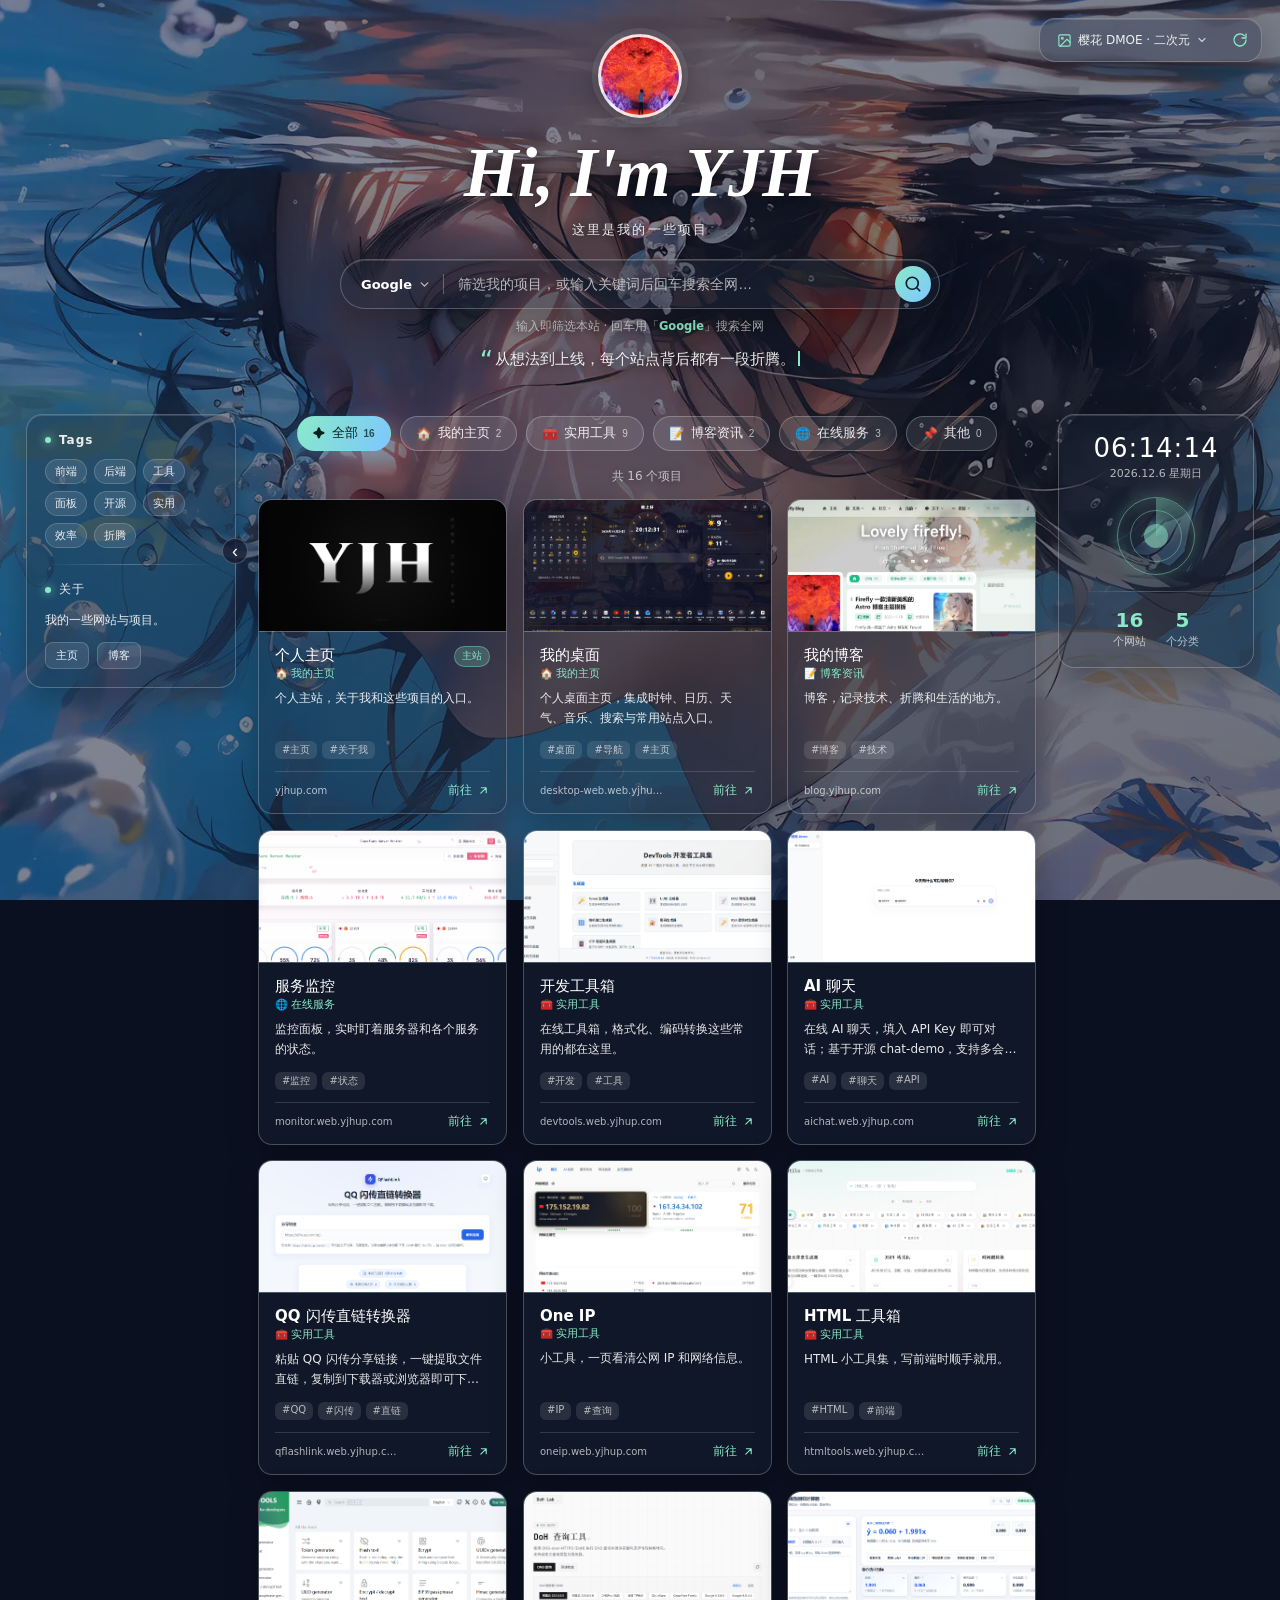
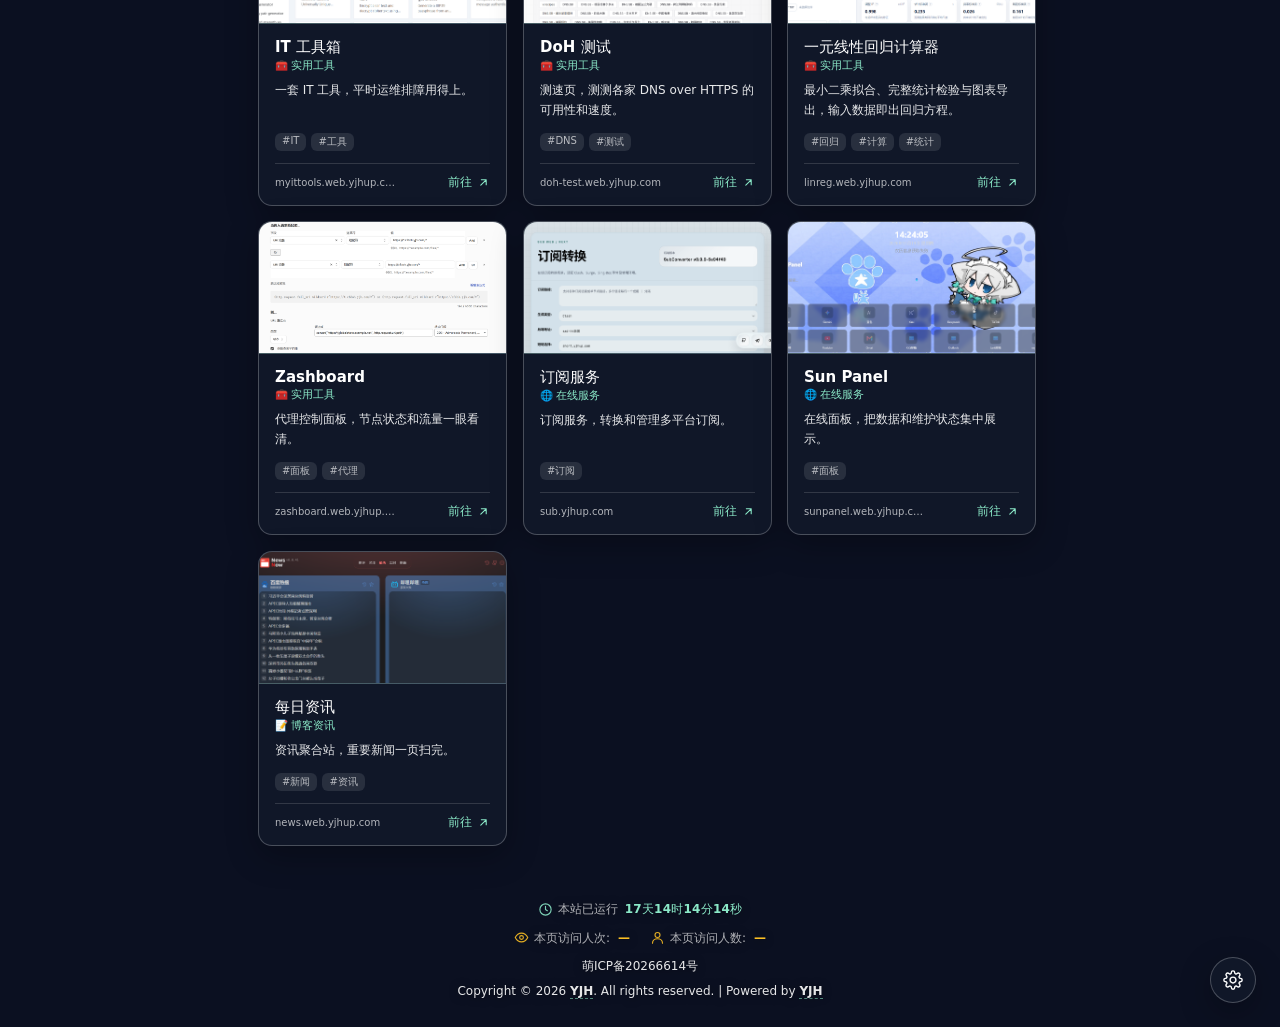
==== commit 1a4abbfa: "新增我的桌面项目 + API 随机背景 - 添加 desktop-web.web.yjhup.com（我的桌面）及本地截图 - 背景改为 API 随机壁纸，与 desktop-web 同款三种图源（樱" ====
--- a/index.html
+++ b/index.html
@@ -16,6 +16,21 @@
     <div class="bg-image" id="bgImage"></div>
     <div class="bg-tint"></div>
     <div class="bg-overlay"></div>
+  </div>
+
+  <!-- 背景控制：图源选择 + 换一张（API 随机背景模式下显示） -->
+  <div class="bg-controls glass" id="bgControls" hidden>
+    <div class="wp-source-wrap">
+      <button type="button" class="wp-source-btn" id="wpSourceBtn" title="选择背景图源">
+        <svg viewBox="0 0 24 24" aria-hidden="true"><rect x="3" y="3" width="18" height="18" rx="2"/><circle cx="8.5" cy="8.5" r="1.5"/><path d="m21 15-5-5L5 21"/></svg>
+        <span id="wpSourceLabel">樱花 DMOE</span>
+        <svg class="caret-svg" viewBox="0 0 24 24" aria-hidden="true"><path d="M6 9l6 6 6-6"/></svg>
+      </button>
+      <div class="wp-source-menu glass" id="wpSourceMenu" hidden></div>
+    </div>
+    <button type="button" class="wp-refresh-btn" id="refreshBgBtn" title="换一张背景">
+      <svg viewBox="0 0 24 24" aria-hidden="true"><path d="M21 12a9 9 0 1 1-2.6-6.4M21 3v6h-6"/></svg>
+    </button>
   </div>
 
   <!-- 加载态 -->
--- a/css/style.css
+++ b/css/style.css
@@ -44,6 +44,43 @@
 }
 .bg-tint { position: absolute; inset: 0; background: linear-gradient(135deg, rgba(9,26,66,.34), rgba(6,12,32,.5)); }
 .bg-overlay { position: absolute; inset: 0; background: rgba(6,10,26,.18); }
+
+/* 背景控制（图源选择 + 换一张），悬浮右上角 */
+.bg-controls {
+  position: fixed; top: 18px; right: 18px; z-index: 25;
+  display: flex; align-items: center; gap: 4px; padding: 5px;
+  border-radius: 999px;
+}
+.bg-controls button { border: 0; outline: 0; cursor: pointer; background: transparent; color: var(--text-soft); font-family: inherit; }
+.wp-source-wrap { position: relative; }
+.wp-source-btn {
+  display: flex; align-items: center; gap: 6px; height: 32px; padding: 0 12px;
+  border-radius: 999px; font-size: 12px; transition: background .2s;
+}
+.wp-source-btn:hover { background: rgba(255,255,255,.14); }
+.wp-source-btn > svg:first-child { width: 15px; height: 15px; fill: none; stroke: var(--accent); stroke-width: 1.8; stroke-linecap: round; stroke-linejoin: round; }
+.wp-source-btn .caret-svg { width: 12px; height: 12px; fill: none; stroke: var(--text-dim); stroke-width: 2.4; stroke-linecap: round; stroke-linejoin: round; transition: transform .25s; }
+.wp-source-btn[aria-expanded="true"] .caret-svg { transform: rotate(180deg); }
+.wp-source-menu {
+  position: absolute; top: calc(100% + 8px); right: 0; min-width: 178px; padding: 6px;
+  border-radius: 12px; background: rgba(20,30,48,.9); border: 1px solid rgba(255,255,255,.22);
+  box-shadow: 0 14px 36px rgba(0,0,0,.4);
+  -webkit-backdrop-filter: blur(18px) saturate(150%); backdrop-filter: blur(18px) saturate(150%);
+  animation: menuIn .18s var(--ease) both;
+}
+.wp-source-option {
+  display: block; width: 100%; text-align: left; padding: 8px 12px; border-radius: 8px;
+  font-size: 12.5px; color: var(--text-soft); transition: background .18s, color .18s;
+}
+.wp-source-option:hover { background: rgba(255,255,255,.12); color: #fff; }
+.wp-source-option.active { color: var(--accent); font-weight: 700; background: rgba(139,233,200,.1); }
+.wp-refresh-btn {
+  width: 32px; height: 32px; border-radius: 50%; display: grid; place-items: center;
+  transition: background .2s;
+}
+.wp-refresh-btn:hover { background: rgba(255,255,255,.14); }
+.wp-refresh-btn svg { width: 16px; height: 16px; fill: none; stroke: var(--accent); stroke-width: 2; stroke-linecap: round; stroke-linejoin: round; transition: transform .5s; }
+.wp-refresh-btn.loading svg { animation: spin .8s linear infinite; }
 
 .glass {
   background: var(--glass-bg);
@@ -291,8 +328,6 @@
   .footer { font-size: 11px; line-height: 1.8; }
   .copyright { width: 100%; }
   .copyright-line { text-wrap: balance; overflow-wrap: anywhere; }
-  /* 右下角设置按钮所在区域留白，避免遮住版权行末尾 */
-  .footer { padding-right: 52px; }
 }
 
 @media (max-width: 420px) {
